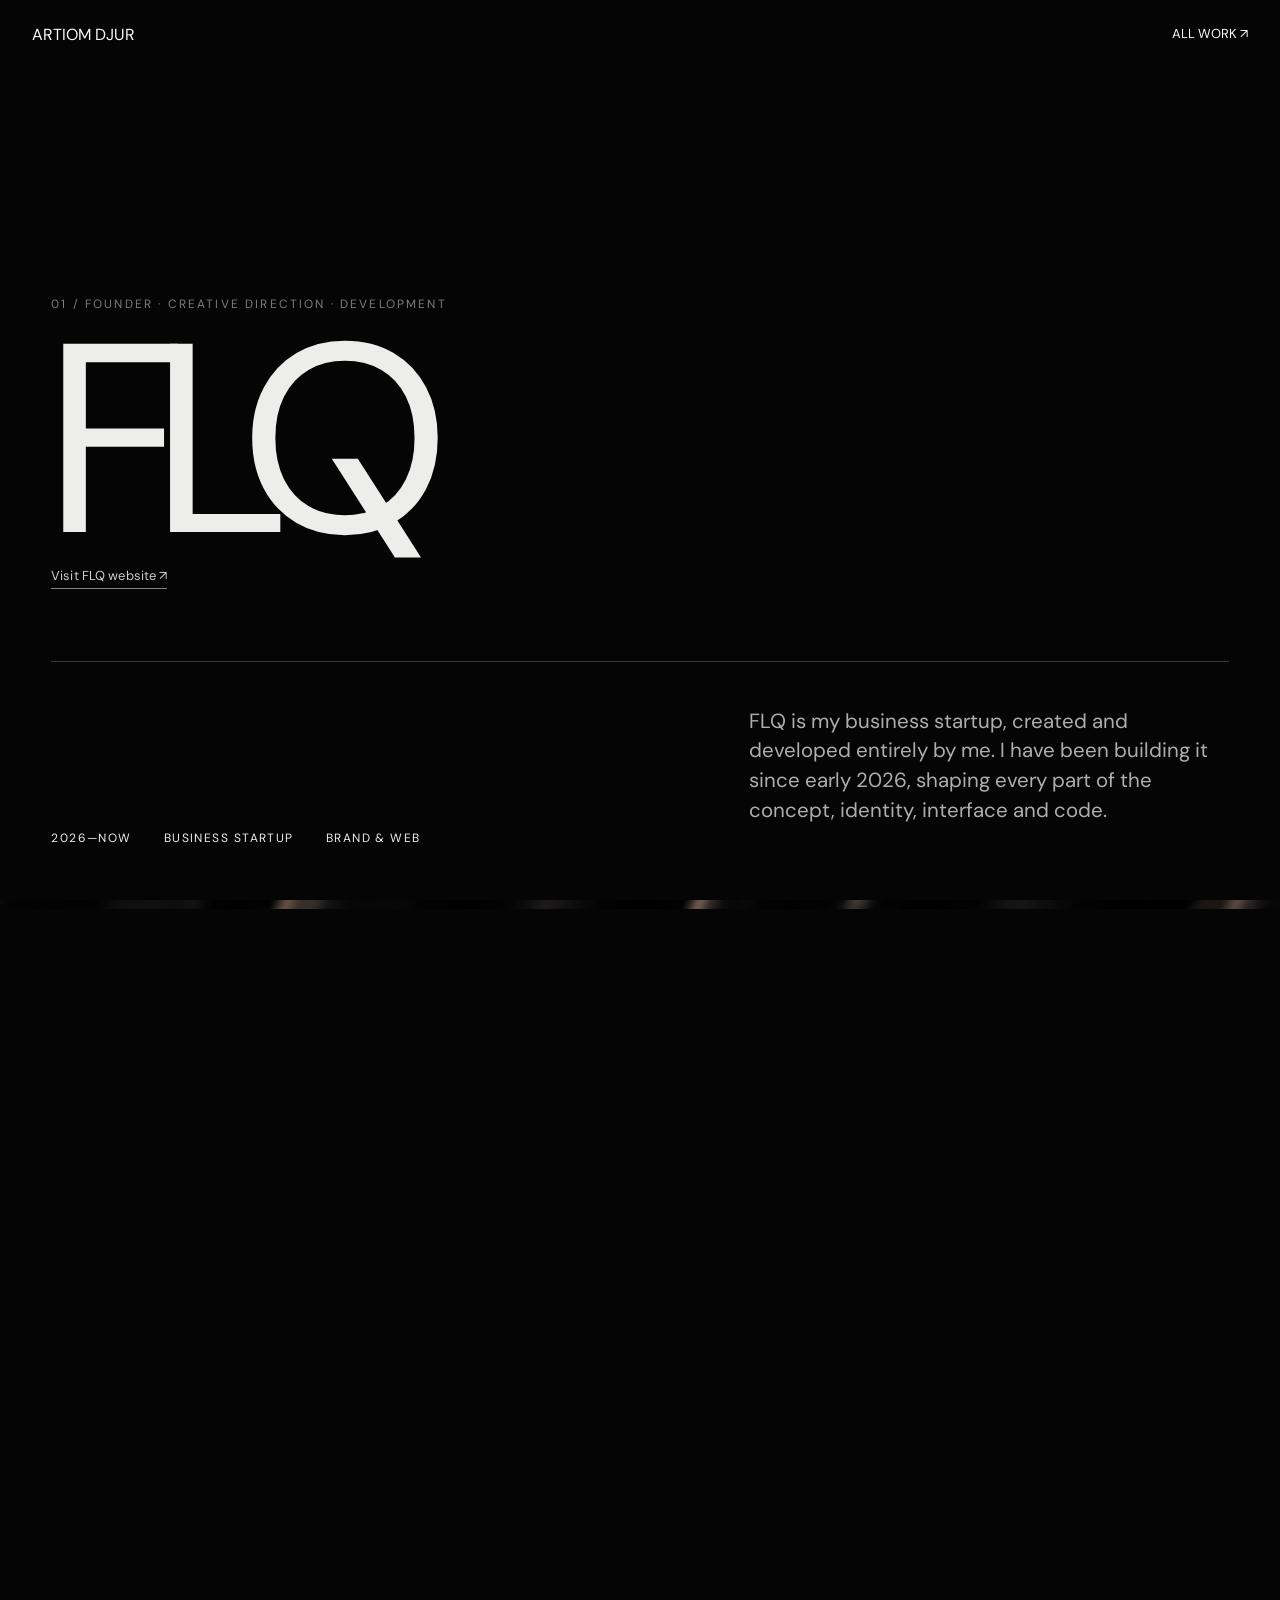
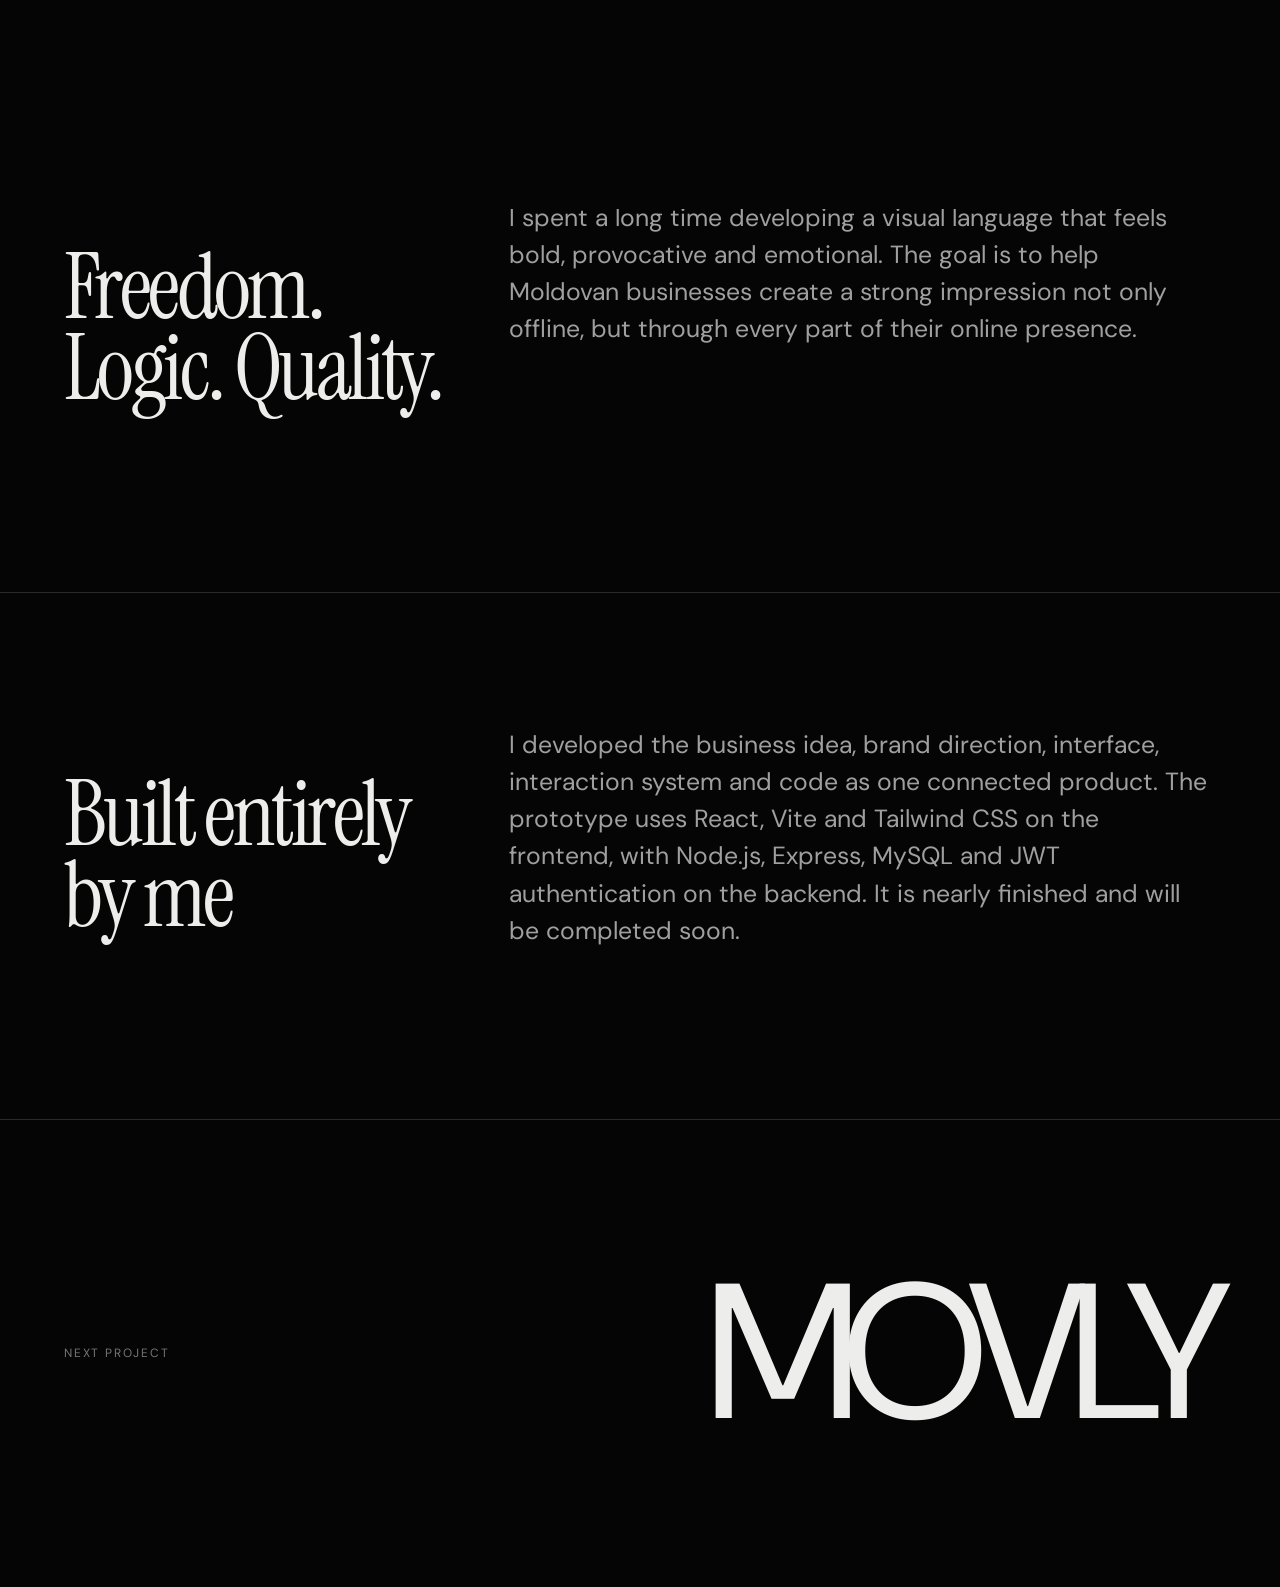
==== flq.html @ a47a6080 "Initial portfolio website" ====
<!doctype html>
<html lang="en">
<head>
  <meta charset="UTF-8" /><meta name="viewport" content="width=device-width, initial-scale=1.0" />
  <meta name="description" content="FLQ digital studio case study by Artiom Djur." />
  <title>FLQ — Artiom Djur</title>
  <link rel="preconnect" href="https://fonts.googleapis.com" /><link rel="preconnect" href="https://fonts.gstatic.com" crossorigin />
  <link href="https://fonts.googleapis.com/css2?family=DM+Sans:wght@400;500&family=Instrument+Serif:ital@0;1&display=swap" rel="stylesheet" />
  <link rel="stylesheet" href="motion.css" />
  <style>*{box-sizing:border-box}html{scroll-behavior:smooth}body{margin:0;font-family:"DM Sans",sans-serif}a{color:inherit;text-decoration:none}::selection{background:#78aef0;color:#050505}</style>
</head>
<body class="case-body" data-page="FLQ">
  <main class="case-shell">
    <nav class="case-nav"><a href="index.html">ARTIOM DJUR</a><a class="case-back" href="index.html#flq">ALL WORK ↗</a></nav>
    <section class="case-hero">
      <p class="case-kicker" data-reveal>01 / Founder · Creative direction · Development</p>
      <h1 class="case-title">FLQ</h1><a class="case-site-link" href="https://flq-studio.vercel.app" target="_blank" rel="noreferrer">Visit FLQ website ↗</a>
      <div class="case-summary" data-reveal><div class="case-meta"><span>2026—Now</span><span>Business startup</span><span>Brand &amp; web</span></div><p>FLQ is my business startup, created and developed entirely by me. I have been building it since early 2026, shaping every part of the concept, identity, interface and code.</p></div>
    </section>
    <section class="case-visual" aria-label="FLQ website on a laptop"><img src="assets/flq-detail-mockup.png" alt="FLQ website displayed on a laptop" data-parallax /></section>
    <section class="case-copy"><h2 data-reveal>Freedom.<br />Logic. Quality.</h2><p data-reveal>I spent a long time developing a visual language that feels bold, provocative and emotional. The goal is to help Moldovan businesses create a strong impression not only offline, but through every part of their online presence.</p></section>
    <section class="case-copy"><h2 data-reveal>Built entirely by me</h2><p data-reveal>I developed the business idea, brand direction, interface, interaction system and code as one connected product. The prototype uses React, Vite and Tailwind CSS on the frontend, with Node.js, Express, MySQL and JWT authentication on the backend. It is nearly finished and will be completed soon.</p></section>
    <a class="case-next" href="movly.html"><span>Next project</span><strong>MOVLY</strong></a>
  </main>
  <script src="motion.js"></script>
</body>
</html>
---- motion.css ----
.page-intro {
  position: fixed;
  inset: 0;
  z-index: 999;
  display: grid;
  place-items: center;
  overflow: hidden;
  background: #050505;
  color: #f5f3ed;
  pointer-events: none;
  animation: intro-leave 1s cubic-bezier(.76,0,.24,1) 1.15s forwards;
}

.page-intro::before {
  content: attr(data-label);
  position: absolute;
  left: 2vw;
  font: 500 clamp(8rem, 24vw, 24rem)/.8 "DM Sans", sans-serif;
  letter-spacing: -.08em;
  color: rgba(255,255,255,.035);
  white-space: nowrap;
}

.page-intro__word {
  position: relative;
  font: 400 clamp(3.5rem, 10vw, 9rem)/1 "DM Sans", sans-serif;
  letter-spacing: -.065em;
  animation: intro-word 1s cubic-bezier(.2,.8,.2,1) both;
}

.page-intro__dot,
.cursor-dot {
  width: 10px;
  height: 10px;
  border-radius: 50%;
  background: #fff;
}

.page-intro__dot {
  position: absolute;
  right: 4vw;
  bottom: 5vh;
  animation: dot-pulse .8s ease-in-out infinite alternate;
}

.page-cover {
  position: fixed;
  inset: 0;
  z-index: 998;
  background: #050505;
  transform: translateY(101%);
  transition: transform .72s cubic-bezier(.76,0,.24,1);
  pointer-events: none;
}

.page-cover.is-active { transform: translateY(0); }

.cursor-dot {
  position: fixed;
  z-index: 1000;
  left: 0;
  top: 0;
  opacity: 0;
  pointer-events: none;
  transform: translate3d(-50%,-50%,0);
  border: 1px solid transparent;
  mix-blend-mode: difference;
  transition: width .32s cubic-bezier(.2,.75,.2,1), height .32s cubic-bezier(.2,.75,.2,1), background-color .25s ease, border-color .25s ease, opacity .2s ease;
}

.cursor-dot.is-visible { opacity: .9; }
.cursor-dot.is-large { width: 34px; height: 34px; background: #fff; }
.cursor-dot.is-project { width: 68px; height: 68px; background: rgba(255,255,255,.12); border-color: rgba(255,255,255,.7); mix-blend-mode: normal; }

[data-reveal] {
  opacity: 0;
  transform: translateY(40px);
  transition: opacity .8s ease, transform .9s cubic-bezier(.2,.7,.2,1);
}

[data-reveal].is-visible { opacity: 1; transform: none; }

.project-image,
.case-visual {
  isolation: isolate;
}

.project-image::after,
.case-visual::after {
  content: "";
  position: absolute;
  inset: 0;
  z-index: 2;
  background: #0a0a09;
  transform-origin: right center;
  transform: scaleX(1);
  transition: transform 1s cubic-bezier(.76,0,.24,1);
  pointer-events: none;
}

.project-image.is-visible::after,
.case-visual.is-visible::after { transform: scaleX(0); }

.case-body { background: #050505; color: #ededeb; }
.case-shell { min-height: 100vh; overflow: clip; }
.case-nav { position: fixed; inset: 0 0 auto; z-index: 50; display: flex; align-items: center; justify-content: space-between; padding: 24px 32px; mix-blend-mode: difference; color: white; }
.case-back { border-bottom: 1px solid currentColor; padding-bottom: 3px; font-size: 13px; }
.case-hero { min-height: 100vh; display: flex; flex-direction: column; justify-content: flex-end; padding: 12vh 4vw 6vh; position: relative; }
.case-kicker { font-size: 12px; letter-spacing: .18em; text-transform: uppercase; color: rgba(255,255,255,.48); }
.case-title { margin: 20px 0 0; font: 400 clamp(6rem, 21vw, 20rem)/.72 "DM Sans", sans-serif; letter-spacing: -.09em; text-transform: uppercase; }
.case-site-link { display: inline-block; width: fit-content; margin-top: 30px; padding-bottom: 4px; border-bottom: 1px solid rgba(255,255,255,.5); color: rgba(255,255,255,.8); font-size: 13px; letter-spacing: .01em; text-decoration: none; transition: letter-spacing .45s cubic-bezier(.2,.75,.2,1), color .3s ease; }
.case-site-link:hover, .case-site-link:focus-visible { color: #fff; letter-spacing: .09em; }
.case-summary { display: grid; grid-template-columns: 1fr minmax(280px, 480px); gap: 4rem; align-items: end; margin-top: 8vh; padding-top: 24px; border-top: 1px solid rgba(255,255,255,.2); }
.case-summary p { font-size: clamp(1rem,1.6vw,1.35rem); line-height: 1.45; color: rgba(255,255,255,.68); }
.case-meta { display: flex; gap: 2rem; font-size: 12px; text-transform: uppercase; letter-spacing: .12em; }
.case-visual { position: relative; min-height: 85vh; overflow: hidden; background: #111; }
.case-visual img { position: absolute; inset: -8%; width: 116%; height: 116%; object-fit: cover; will-change: transform; }
.case-visual--reference { background-repeat: no-repeat; background-size: 164% auto; background-position-x: right; }
.case-visual--movly { background-image: url('assets/portfolio-reference.png'); background-position-y: 59%; }
.case-visual--strix { background-image: url('assets/portfolio-reference.png'); background-position-y: 90%; }
.case-copy { display: grid; grid-template-columns: .7fr 1.3fr; gap: 5vw; padding: 12vh 5vw; border-top: 1px solid rgba(255,255,255,.15); }
.case-copy h2 { font: 400 clamp(3rem,7vw,7rem)/.9 "Instrument Serif", serif; letter-spacing: -.04em; }
.case-copy p { max-width: 700px; font-size: clamp(1.1rem,2vw,1.55rem); line-height: 1.5; color: rgba(255,255,255,.62); }
.case-next { display: flex; align-items: center; justify-content: space-between; min-height: 52vh; padding: 5vw; border-top: 1px solid rgba(255,255,255,.15); color: inherit; }
.case-next span { font-size: 12px; text-transform: uppercase; letter-spacing: .15em; color: rgba(255,255,255,.45); }
.case-next strong { font: 400 clamp(5rem,15vw,14rem)/.75 "DM Sans",sans-serif; letter-spacing: -.08em; transition: letter-spacing .5s cubic-bezier(.2,.75,.2,1); }
.case-next:hover strong, .case-next:focus-visible strong { letter-spacing: -.015em; }

/* Precise, restrained hover language shared by the portfolio and case studies. */
header nav a,
.case-nav > a,
#contact .grid a,
#home a.border-b {
  background-image: linear-gradient(currentColor,currentColor);
  background-position: 0 100%;
  background-repeat: no-repeat;
  background-size: 0 1px;
  transition: background-size .48s cubic-bezier(.2,.75,.2,1), opacity .25s ease;
}

header nav a:hover,
header nav a:focus-visible,
.case-nav > a:hover,
.case-nav > a:focus-visible,
#contact .grid a:hover,
#contact .grid a:focus-visible,
#home a.border-b:hover,
#home a.border-b:focus-visible {
  background-size: 100% 1px;
}

/* The opening screen carries the strongest interaction signature. */
.site-brand {
  transition: letter-spacing .5s cubic-bezier(.2,.75,.2,1), transform .5s cubic-bezier(.2,.75,.2,1), opacity .25s ease;
}

.site-brand:hover,
.site-brand:focus-visible {
  letter-spacing: .075em;
  transform: translateX(4px);
}

.site-header .nav-link {
  position: relative;
  display: block;
  overflow: hidden;
  padding-block: 4px;
  color: transparent;
  background-image: none;
  line-height: 1.2;
}

.site-header .nav-link::before,
.site-header .nav-link::after {
  content: attr(data-label);
  position: absolute;
  left: 0;
  top: 4px;
  color: #fff;
  transition: transform .52s cubic-bezier(.2,.75,.2,1), opacity .35s ease;
}

.site-header .nav-link::after {
  opacity: .58;
  transform: translateY(145%) skewY(7deg);
}

.site-header .nav-link:hover::before,
.site-header .nav-link:focus-visible::before {
  opacity: .5;
  transform: translateY(-145%) skewY(-7deg);
}

.site-header .nav-link:hover::after,
.site-header .nav-link:focus-visible::after {
  opacity: 1;
  transform: translateY(0) skewY(0);
}

.header-cta,
.hero-primary,
.hero-secondary,
.hero-cv {
  display: inline-flex;
  align-items: center;
  gap: .55em;
}

.header-cta .cta-arrow,
.hero-primary .cta-arrow,
.hero-secondary .secondary-arrow,
.hero-cv .download-arrow {
  display: inline-block;
  transition: transform .5s cubic-bezier(.2,.75,.2,1);
}

.header-cta:hover .cta-arrow,
.header-cta:focus-visible .cta-arrow,
.hero-primary:hover .cta-arrow,
.hero-primary:focus-visible .cta-arrow {
  transform: translate(4px,-4px) rotate(8deg);
}

.hero-primary {
  position: relative;
  isolation: isolate;
  overflow: hidden;
}

.hero-primary::before {
  content: "";
  position: absolute;
  inset: 0;
  z-index: -1;
  border-radius: inherit;
  background: #f5f3ed;
  transform: translateX(-103%);
  transition: transform .62s cubic-bezier(.76,0,.24,1);
}

.hero-primary:hover,
.hero-primary:focus-visible {
  color: #080808;
  box-shadow: 0 16px 38px rgba(0,0,0,.22);
}

.hero-primary:hover::before,
.hero-primary:focus-visible::before { transform: translateX(0); }

.hero-secondary {
  transition: gap .45s cubic-bezier(.2,.75,.2,1), letter-spacing .45s ease, border-color .35s ease, transform .45s cubic-bezier(.2,.75,.2,1);
}

.hero-secondary:hover,
.hero-secondary:focus-visible {
  gap: .9em;
  letter-spacing: .025em;
  transform: translateY(-2px);
}

.hero-secondary:hover .secondary-arrow,
.hero-secondary:focus-visible .secondary-arrow { transform: translateY(4px); }

.hero-cv {
  transition: background-color .35s ease, color .35s ease, transform .45s cubic-bezier(.2,.75,.2,1), box-shadow .35s ease;
}

.hero-cv:hover,
.hero-cv:focus-visible {
  background: #080808;
  color: #fff;
  transform: translateY(-3px);
  box-shadow: 0 14px 32px rgba(0,0,0,.16);
}

.hero-cv:hover .download-arrow,
.hero-cv:focus-visible .download-arrow { transform: translateY(4px); }

.site-header > *,
.hero-actions {
  animation: opening-controls-in .9s cubic-bezier(.2,.75,.2,1) both;
}

.site-header nav { animation-delay: .08s; }
.site-header .header-cta { animation-delay: .16s; }
.hero-actions { animation-delay: .28s; }

.case-back { border-bottom: 0; }

header > a.rounded-full,
#home a.rounded-full,
#contact a.rounded-full,
.case-site-link {
  transition: transform .45s cubic-bezier(.2,.75,.2,1), box-shadow .45s ease, background-color .3s ease, color .3s ease, letter-spacing .45s cubic-bezier(.2,.75,.2,1);
  will-change: transform;
}

header > a.rounded-full:hover,
header > a.rounded-full:focus-visible,
#home a.rounded-full:hover,
#home a.rounded-full:focus-visible,
#contact a.rounded-full:hover,
#contact a.rounded-full:focus-visible {
  transform: translate3d(var(--magnetic-x,0),calc(var(--magnetic-y,0) - 3px),0);
  box-shadow: 0 14px 34px rgba(0,0,0,.18);
}

.magnetic { transform: translate3d(var(--magnetic-x,0),var(--magnetic-y,0),0); }

.scene-progress .section-dot:hover,
.scene-progress .section-dot:focus-visible {
  opacity: 1;
  transform: scale(2.6);
}

#skills [data-reveal] > div {
  transition: transform .5s cubic-bezier(.2,.75,.2,1), background-color .4s ease;
}

#skills [data-reveal] > div:hover {
  z-index: 1;
  transform: translateY(-8px);
  background: #ebe7de;
}

#skills [data-reveal] > div > p:first-child {
  transition: transform .45s cubic-bezier(.2,.75,.2,1), letter-spacing .45s ease;
}

#skills [data-reveal] > div:hover > p:first-child {
  transform: translateX(6px);
  letter-spacing: .035em;
}

body .project-frame {
  --spot-x: 50%;
  --spot-y: 50%;
  transition: transform .7s cubic-bezier(.2,.75,.2,1), box-shadow .7s ease;
  will-change: transform;
}

body .project-frame:hover,
body .project-frame:focus-visible {
  transform: translateY(-7px);
  box-shadow: 0 28px 70px rgba(0,0,0,.42);
}

body .project-frame::after {
  background:
    radial-gradient(circle at var(--spot-x) var(--spot-y),rgba(255,255,255,.16),transparent 27%),
    linear-gradient(to top,rgba(0,0,0,.42),transparent 38%);
}

body .project-frame:hover img,
body .project-frame:focus-visible img {
  transform: scale(1.045);
  filter: brightness(.88) saturate(1.04);
}

.project-scene:has(.project-frame:hover) .project-title-link,
.project-scene:has(.project-frame:focus-visible) .project-title-link {
  letter-spacing: .025em;
}

.case-next {
  position: relative;
  isolation: isolate;
  overflow: hidden;
}

.case-next::before {
  content: "";
  position: absolute;
  inset: 0;
  z-index: -1;
  background: #f5f3ed;
  transform: translateY(101%);
  transition: transform .75s cubic-bezier(.76,0,.24,1);
}

.case-next:hover,
.case-next:focus-visible { color: #080808; }
.case-next:hover::before,
.case-next:focus-visible::before { transform: translateY(0); }
.case-next:hover span,
.case-next:focus-visible span { color: rgba(0,0,0,.5); }
.case-next strong { transition: letter-spacing .5s cubic-bezier(.2,.75,.2,1), transform .6s cubic-bezier(.2,.75,.2,1); }
.case-next:hover strong,
.case-next:focus-visible strong { transform: translateX(-1vw); }

@keyframes intro-word { from { opacity: 0; transform: translateX(-8vw); } to { opacity: 1; transform: none; } }
@keyframes intro-leave { to { transform: translateY(-101%); visibility: hidden; } }
@keyframes dot-pulse { to { opacity: .25; transform: scale(.65); } }
@keyframes opening-controls-in { from { opacity: 0; transform: translateY(-14px); } to { opacity: 1; transform: none; } }

@media (max-width: 760px) {
  .cursor-dot { display: none; }
  .case-nav { padding: 20px; }
  .case-hero { min-height: 88vh; padding: 100px 20px 40px; }
  .case-title { font-size: clamp(4.5rem, 25vw, 8rem); }
  .case-summary { grid-template-columns: 1fr; gap: 2rem; }
  .case-meta { flex-wrap: wrap; gap: 1rem; }
  .case-visual { min-height: 52vh; }
  .case-visual--reference { background-size: 200% auto; }
  .case-visual--movly { background-position-y: 66%; }
  .case-visual--strix { background-position-y: 100%; }
  .case-copy { grid-template-columns: 1fr; padding: 80px 20px; }
  .case-next { min-height: 38vh; padding: 40px 20px; }
}

@media (prefers-reduced-motion: reduce) {
  .page-intro { animation-duration: .01s; animation-delay: .01s; }
  .page-intro__word, .page-intro__dot { animation: none; }
  [data-reveal] { opacity: 1; transform: none; transition: none; }
  .project-image::after, .case-visual::after { display: none; }
  .cursor-dot { display: none; }
  .magnetic,
  body .project-frame,
  body .project-frame:hover,
  body .project-frame:focus-visible,
  #skills [data-reveal] > div,
  #skills [data-reveal] > div:hover,
  .case-next strong { transform: none; transition: none; }
  .case-next::before { display: none; }
  .site-header > *,
  .hero-actions { animation: none; }
  .site-header .nav-link::before,
  .site-header .nav-link::after,
  .hero-primary::before { transition: none; }
}
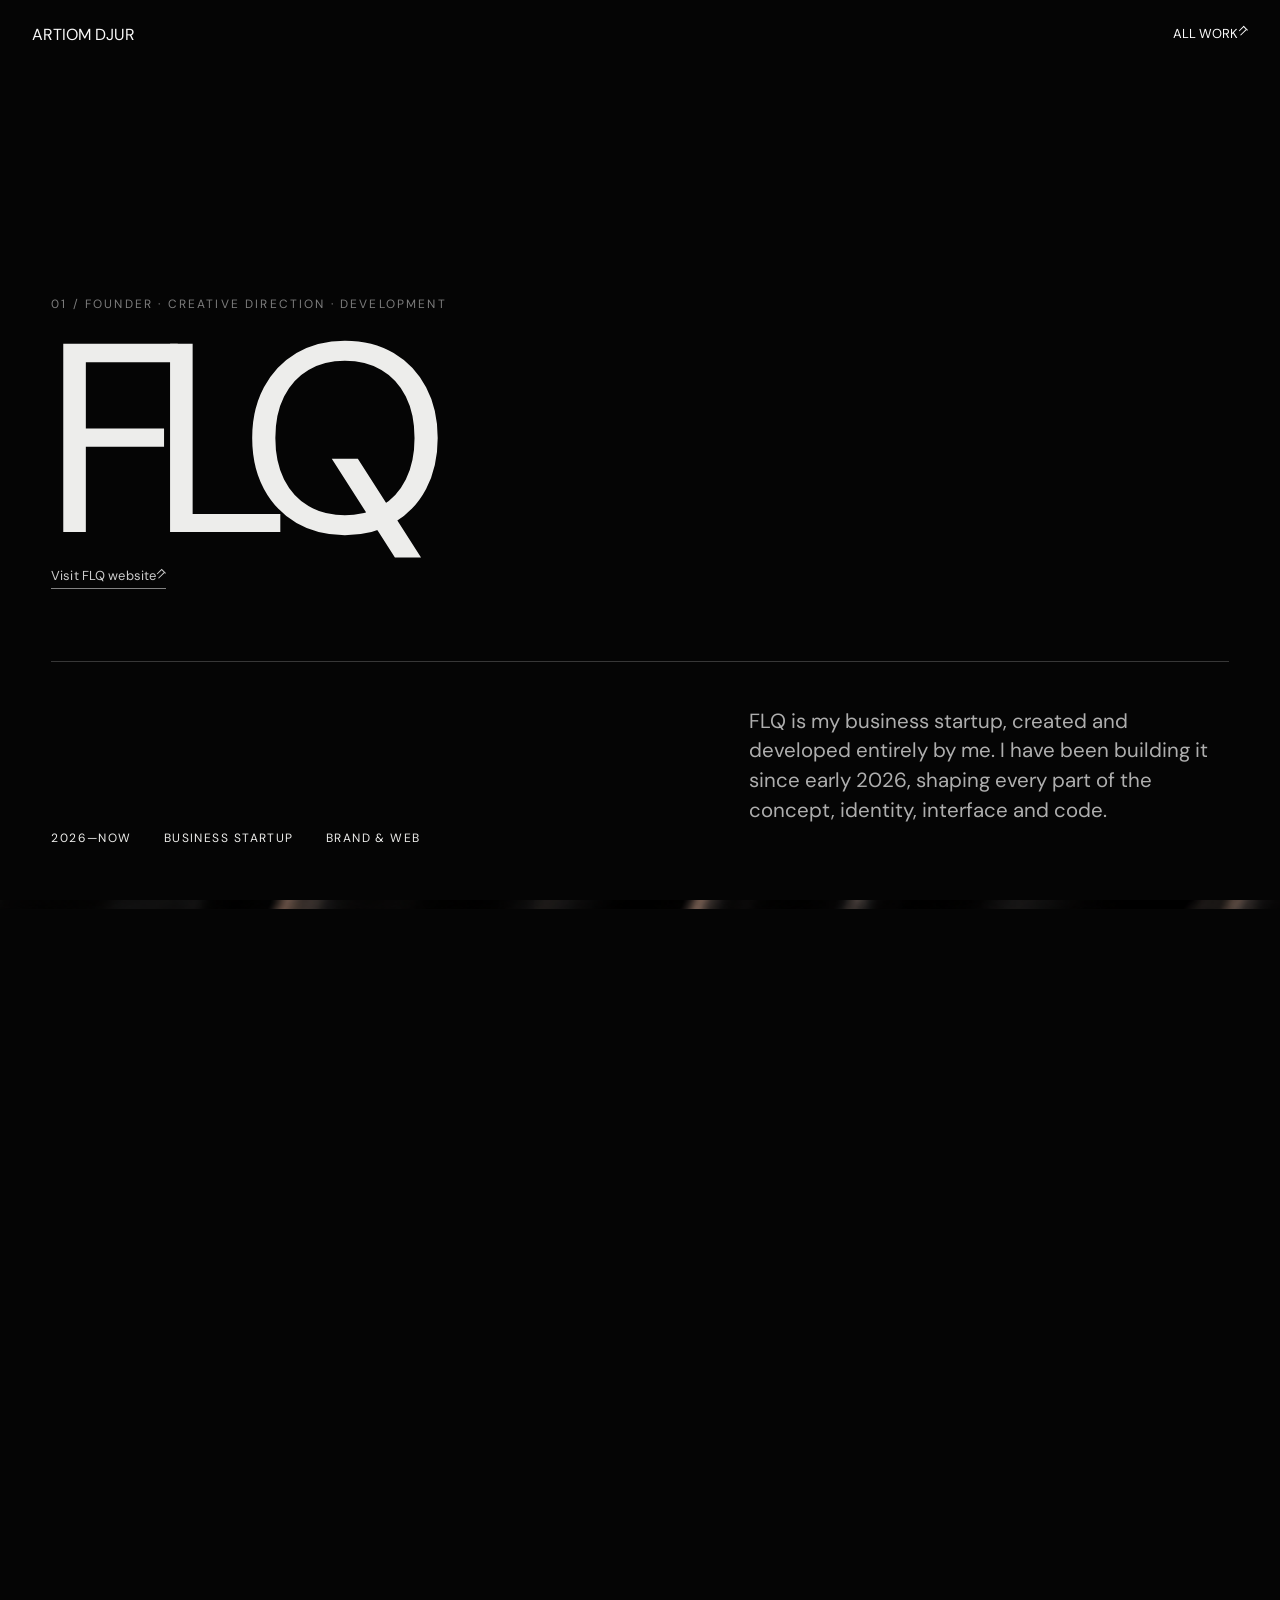
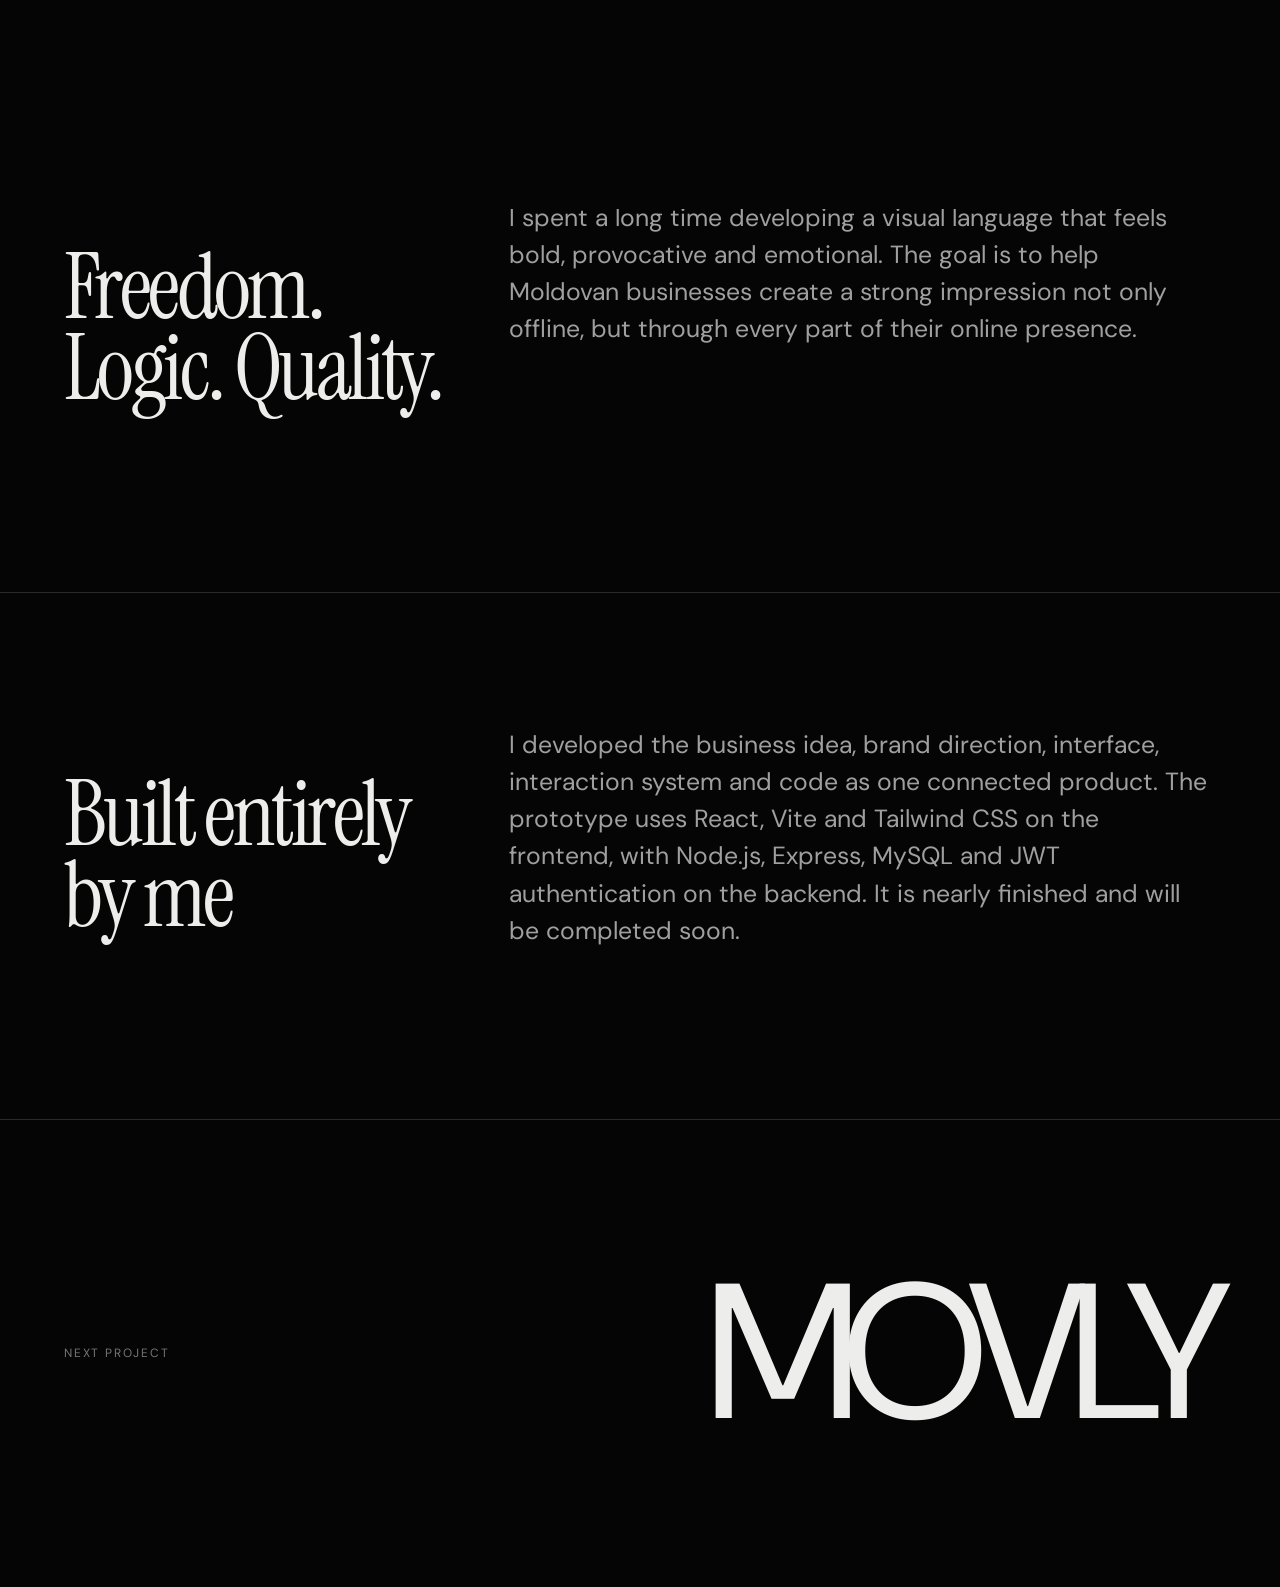
==== commit d7bbd315: "Fix mobile arrow rendering" ====
--- a/flq.html
+++ b/flq.html
@@ -11,10 +11,10 @@
 </head>
 <body class="case-body" data-page="FLQ">
   <main class="case-shell">
-    <nav class="case-nav"><a href="index.html">ARTIOM DJUR</a><a class="case-back" href="index.html#flq">ALL WORK ↗</a></nav>
+    <nav class="case-nav"><a href="index.html">ARTIOM DJUR</a><a class="case-back" href="index.html#flq"><span>ALL WORK</span><span class="ui-arrow" aria-hidden="true"></span></a></nav>
     <section class="case-hero">
       <p class="case-kicker" data-reveal>01 / Founder · Creative direction · Development</p>
-      <h1 class="case-title">FLQ</h1><a class="case-site-link" href="https://flq-studio.vercel.app" target="_blank" rel="noreferrer">Visit FLQ website ↗</a>
+      <h1 class="case-title">FLQ</h1><a class="case-site-link text-link-with-icon" href="https://flq-studio.vercel.app" target="_blank" rel="noreferrer"><span>Visit FLQ website</span><span class="ui-arrow" aria-hidden="true"></span></a>
       <div class="case-summary" data-reveal><div class="case-meta"><span>2026—Now</span><span>Business startup</span><span>Brand &amp; web</span></div><p>FLQ is my business startup, created and developed entirely by me. I have been building it since early 2026, shaping every part of the concept, identity, interface and code.</p></div>
     </section>
     <section class="case-visual" aria-label="FLQ website on a laptop"><img src="assets/flq-detail-mockup.png" alt="FLQ website displayed on a laptop" data-parallax /></section>
--- a/motion.css
+++ b/motion.css
@@ -105,6 +105,42 @@
 .case-shell { min-height: 100vh; overflow: clip; }
 .case-nav { position: fixed; inset: 0 0 auto; z-index: 50; display: flex; align-items: center; justify-content: space-between; padding: 24px 32px; mix-blend-mode: difference; color: white; }
 .case-back { border-bottom: 1px solid currentColor; padding-bottom: 3px; font-size: 13px; }
+.text-link-with-icon { display: inline-flex; align-items: center; gap: .48em; }
+
+/* Draw arrows instead of using Unicode glyphs: mobile Safari otherwise renders
+   some of them as colored emoji. */
+.ui-arrow {
+  position: relative;
+  display: inline-block;
+  width: .78em;
+  height: .78em;
+  flex: 0 0 auto;
+  transform: rotate(-45deg);
+  transition: transform .5s cubic-bezier(.2,.75,.2,1);
+}
+
+.ui-arrow::before {
+  content: "";
+  position: absolute;
+  left: .04em;
+  top: calc(50% - .5px);
+  width: .68em;
+  height: 1px;
+  background: currentColor;
+}
+
+.ui-arrow::after {
+  content: "";
+  position: absolute;
+  right: .04em;
+  top: .08em;
+  width: .42em;
+  height: .42em;
+  border-top: 1px solid currentColor;
+  border-right: 1px solid currentColor;
+}
+
+.ui-arrow--down { transform: rotate(90deg); }
 .case-hero { min-height: 100vh; display: flex; flex-direction: column; justify-content: flex-end; padding: 12vh 4vw 6vh; position: relative; }
 .case-kicker { font-size: 12px; letter-spacing: .18em; text-transform: uppercase; color: rgba(255,255,255,.48); }
 .case-title { margin: 20px 0 0; font: 400 clamp(6rem, 21vw, 20rem)/.72 "DM Sans", sans-serif; letter-spacing: -.09em; text-transform: uppercase; }
@@ -218,7 +254,7 @@
 .header-cta:focus-visible .cta-arrow,
 .hero-primary:hover .cta-arrow,
 .hero-primary:focus-visible .cta-arrow {
-  transform: translate(4px,-4px) rotate(8deg);
+  transform: translate(4px,-4px) rotate(-37deg);
 }
 
 .hero-primary {
@@ -259,7 +295,7 @@
 }
 
 .hero-secondary:hover .secondary-arrow,
-.hero-secondary:focus-visible .secondary-arrow { transform: translateY(4px); }
+.hero-secondary:focus-visible .secondary-arrow { transform: translateY(4px) rotate(90deg); }
 
 .hero-cv {
   transition: background-color .35s ease, color .35s ease, transform .45s cubic-bezier(.2,.75,.2,1), box-shadow .35s ease;
@@ -274,7 +310,7 @@
 }
 
 .hero-cv:hover .download-arrow,
-.hero-cv:focus-visible .download-arrow { transform: translateY(4px); }
+.hero-cv:focus-visible .download-arrow { transform: translateY(4px) rotate(90deg); }
 
 .site-header > *,
 .hero-actions {
@@ -355,6 +391,28 @@
 body .project-frame:focus-visible img {
   transform: scale(1.045);
   filter: brightness(.88) saturate(1.04);
+}
+
+.project-frame-label {
+  position: absolute;
+  right: 22px;
+  bottom: 18px;
+  z-index: 3;
+  display: inline-flex;
+  align-items: center;
+  gap: .55em;
+  color: #fff;
+  font-size: 12px;
+  letter-spacing: .02em;
+  opacity: 0;
+  transform: translateY(10px);
+  transition: opacity .35s ease, transform .45s cubic-bezier(.2,.75,.2,1);
+}
+
+body .project-frame:hover .project-frame-label,
+body .project-frame:focus-visible .project-frame-label {
+  opacity: 1;
+  transform: none;
 }
 
 .project-scene:has(.project-frame:hover) .project-title-link,
@@ -396,6 +454,7 @@
 @media (max-width: 760px) {
   .cursor-dot { display: none; }
   .case-nav { padding: 20px; }
+  .case-nav > a { display: inline-flex; align-items: center; gap: .42em; }
   .case-hero { min-height: 88vh; padding: 100px 20px 40px; }
   .case-title { font-size: clamp(4.5rem, 25vw, 8rem); }
   .case-summary { grid-template-columns: 1fr; gap: 2rem; }
@@ -406,6 +465,15 @@
   .case-visual--strix { background-position-y: 100%; }
   .case-copy { grid-template-columns: 1fr; padding: 80px 20px; }
   .case-next { min-height: 38vh; padding: 40px 20px; }
+  .site-header { height: 70px; padding-inline: 20px; }
+  .header-cta { padding: .62rem .95rem; font-size: .78rem; }
+  .hero-actions { column-gap: 1rem; }
+  .ui-arrow { width: .72em; height: .72em; }
+}
+
+@media (hover: none) {
+  .project-frame-label { opacity: 1; transform: none; }
+  body .project-frame::after { opacity: .5; }
 }
 
 @media (prefers-reduced-motion: reduce) {
